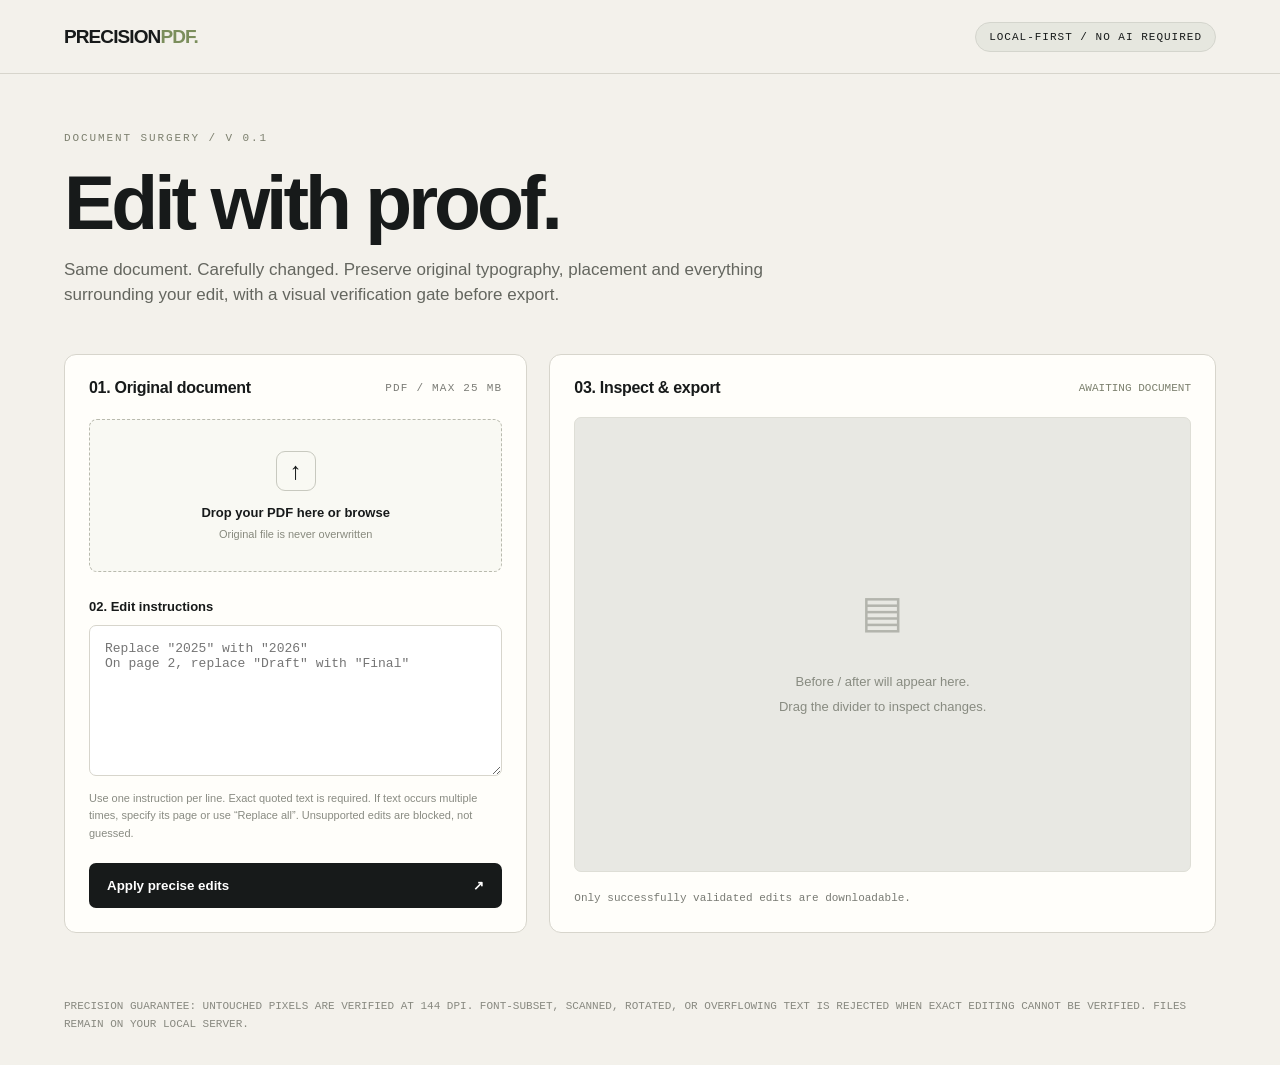
==== src/static/index.html @ 4d31f46a "Add files via upload" ====
<!doctype html>
<html lang="en">
<head>
  <meta charset="utf-8">
  <meta name="viewport" content="width=device-width, initial-scale=1">
  <title>PrecisionPDF | Edit with proof</title>
  <style>
    :root {--ink:#171a1a;--muted:#73756e;--paper:#f3f1eb;--cream:#e8e6df;--line:#d7d5cc;--green:#c6ff75;--panel:#fffefa;}
    * {box-sizing:border-box} body {margin:0;background:var(--paper);color:var(--ink);font-family:Inter,Arial,Helvetica,sans-serif;-webkit-font-smoothing:antialiased}
    header {border-bottom:1px solid var(--line);height:74px;padding:0 clamp(24px,5vw,76px);display:flex;align-items:center;justify-content:space-between}
    .logo {font-size:19px;letter-spacing:-.9px;font-weight:800}.logo span {color:#7b8e5c}
    .pill {font-family:ui-monospace,monospace;font-size:11px;text-transform:uppercase;letter-spacing:1px;background:#e6e7df;border:1px solid #d4d5cd;border-radius:25px;padding:8px 13px}
    main {max-width:1370px;margin:auto;padding:58px clamp(22px,5vw,76px) 64px}
    .eyebrow {font-family:ui-monospace,monospace;font-size:11px;text-transform:uppercase;letter-spacing:1.9px;color:#7d806f}
    h1 {font-weight:650;font-size:clamp(42px,6vw,78px);line-height:1.0;letter-spacing:-4px;margin:20px 0 16px}
    .tag {margin:0 0 46px;color:#64665f;font-size:17px;line-height:1.5;max-width:710px}
    .workbench {display:grid;grid-template-columns: minmax(310px,.82fr) minmax(400px,1.18fr);gap:22px}
    .panel {background:var(--panel);border:1px solid var(--line);border-radius:12px;padding:24px}
    .topline {display:flex;align-items:center;justify-content:space-between;margin-bottom:22px}
    .overline {font:11px ui-monospace,monospace;letter-spacing:1.2px;color:#7b7c76}
    h2 {font-size:16px;letter-spacing:-.3px;margin:0;font-weight:650}
    .drop {padding:31px 18px;border:1.5px dashed #b9baae;border-radius:8px;background:#f9f9f3;cursor:pointer;text-align:center;position:relative;transition:.2s}
    .drop:hover,.drop.drag {border-color:#657b4d;background:#f1f5e9}
    .drop input {position:absolute;inset:0;width:100%;height:100%;opacity:0;cursor:pointer}
    .upload-ico {margin:0 auto 14px;width:40px;height:40px;border:1px solid #c8c9bf;border-radius:9px;display:grid;place-items:center;font-size:24px}
    .drop strong {display:block;font-size:13px;word-break:break-word}.drop small {display:block;font-size:11px;color:#888a7e;margin-top:8px}
    label {display:block;margin:27px 0 11px;font-weight:600;font-size:13px}
    textarea {width:100%;min-height:151px;resize:vertical;border:1px solid var(--line);border-radius:7px;background:white;padding:15px;line-height:1.8;color:var(--ink);font:13px ui-monospace,SFMono-Regular,Consolas,monospace;outline:none}
    textarea:focus {border-color:#8ca568;box-shadow:0 0 0 3px #d8ecbe}
    .hint {font-size:11px;color:#898b82;line-height:1.6;margin:10px 0 20px}
    .submit {background:var(--ink);color:white;font-weight:600;width:100%;padding:15px 18px;border:0;border-radius:7px;cursor:pointer;display:flex;align-items:center;justify-content:space-between;transition:.2s}
    .submit:hover {background:#333a34}.submit:disabled {opacity:.6;cursor:wait}
    .error {color:#8e3327;background:#ffefec;border:1px solid #efc7be;border-radius:6px;padding:11px 13px;font-size:12px;line-height:1.5;margin-top:16px;display:none}
    .preview-panel {display:flex;flex-direction:column;min-height:560px}
    .preview-header {display:flex;justify-content:space-between;align-items:center;gap:10px;margin-bottom:20px;flex-wrap:wrap}
    .state {font:11px ui-monospace,monospace;color:#7c806e}
    .compare {position:relative;flex:1;min-height:385px;background:#e8e8e3;border:1px solid #deded6;border-radius:7px;display:flex;align-items:center;justify-content:center;overflow:hidden}
    .empty {text-align:center;color:#888b81;line-height:1.9;font-size:13px;padding:40px}
    .paperstack {font-size:45px;margin-bottom:15px;opacity:.55}
    .compare img {object-fit:contain;max-width:100%;max-height:600px;width:100%;height:100%;display:block}
    .layers {position:absolute;inset:0;display:none}
    .layers .under,.layers .over {position:absolute;inset:0;display:flex;align-items:center;justify-content:center}
    .layers .over {clip-path:inset(0 50% 0 0)}
    .layers .split {position:absolute;top:0;bottom:0;left:50%;background:#b3ed6d;width:2px;pointer-events:none}
    .layers .split:after {content:'↔';position:absolute;top:50%;left:50%;transform:translate(-50%,-50%);background:#b3ed6d;color:#17220e;border:4px solid white;box-shadow:0 4px 15px #0002;width:34px;height:34px;border-radius:50%;display:grid;place-items:center;font-size:18px}
    .layers input[type=range] {position:absolute;z-index:4;inset:0;width:100%;height:100%;margin:0;opacity:0;cursor:ew-resize}
    .preview-foot {display:flex;align-items:center;justify-content:space-between;gap:15px;padding-top:18px;flex-wrap:wrap}
    .results {font:11px ui-monospace,monospace;color:#787a73;flex:1;line-height:1.6}
    .download {background:var(--green);color:#15210b;display:none;padding:12px 17px;border-radius:6px;text-decoration:none;font-size:12px;font-weight:750;white-space:nowrap}
    .download:hover {background:#acff4c}
    .audit {display:none;margin-top:18px;background:#f6f8ef;border:1px solid #e0e8d3;padding:15px;border-radius:7px}
    .audit strong {font-size:11px;color:#4d703b;letter-spacing:.5px;text-transform:uppercase}
    .audit p {font-size:12px;color:#646c5d;line-height:1.6;margin:10px 0 0}
    .records {margin-top:12px;font:11px ui-monospace,monospace;line-height:1.65;color:#525c4b}
    footer {padding:0 clamp(24px,5vw,76px) 30px;max-width:1370px;margin:auto;font:11px ui-monospace,monospace;color:#888980;line-height:1.7}
    @media(max-width:900px) {.workbench{grid-template-columns:1fr}.preview-panel{min-height:440px}h1{letter-spacing:-2px}main{padding-top:43px}}
  </style>
</head>
<body>
<header><div class="logo">PRECISION<span>PDF.</span></div><div class="pill">LOCAL-FIRST / NO AI REQUIRED</div></header>
<main>
  <div class="eyebrow">DOCUMENT SURGERY / V 0.1</div>
  <h1>Edit with proof.</h1>
  <p class="tag">Same document. Carefully changed. Preserve original typography, placement and everything surrounding your edit, with a visual verification gate before export.</p>
  <div class="workbench">
    <section class="panel">
      <div class="topline"><h2>01. Original document</h2><div class="overline">PDF / MAX 25 MB</div></div>
      <div class="drop" id="drop"><input type="file" id="file" accept="application/pdf,.pdf" aria-label="Upload PDF"><div class="upload-ico">↑</div><strong id="fileName">Drop your PDF here or browse</strong><small>Original file is never overwritten</small></div>
      <label for="prompt">02. Edit instructions</label>
      <textarea id="prompt" spellcheck="false" placeholder='Replace "2025" with "2026"&#10;On page 2, replace "Draft" with "Final"'></textarea>
      <div class="hint">Use one instruction per line. Exact quoted text is required. If text occurs multiple times, specify its page or use “Replace all”. Unsupported edits are blocked, not guessed.</div>
      <button class="submit" id="submit"><span id="buttonText">Apply precise edits</span><span>↗</span></button>
      <div class="error" role="alert" id="error"></div>
      <div class="audit" id="audit"><strong>✓ Visual verification passed</strong><p id="auditMessage"></p><div class="records" id="records"></div></div>
    </section>
    <section class="panel preview-panel">
      <div class="preview-header"><h2>03. Inspect & export</h2><div class="state" id="state">AWAITING DOCUMENT</div></div>
      <div class="compare" id="compare"><div class="empty" id="empty"><div class="paperstack">▤</div>Before / after will appear here.<br>Drag the divider to inspect changes.</div>
        <div class="layers" id="layers"><div class="under"><img id="after" alt="Edited document preview"></div><div class="over" id="over"><img id="before" alt="Original document preview"></div><div class="split" id="split"></div><input id="slider" type="range" min="0" max="100" value="50" aria-label="Compare before and after"></div>
      </div>
      <div class="preview-foot"><div class="results" id="results">Only successfully validated edits are downloadable.</div><a class="download" id="download" href="#">Download edited PDF ↓</a></div>
    </section>
  </div>
</main>
<footer>PRECISION GUARANTEE: UNTOUCHED PIXELS ARE VERIFIED AT 144 DPI. FONT-SUBSET, SCANNED, ROTATED, OR OVERFLOWING TEXT IS REJECTED WHEN EXACT EDITING CANNOT BE VERIFIED. FILES REMAIN ON YOUR LOCAL SERVER.</footer>
<script>
const byId=id=>document.getElementById(id), $=byId;
const file=$('file'), prompt=$('prompt'), error=$('error'), button=$('submit');
file.addEventListener('change',()=>{$('fileName').textContent=file.files[0]?.name||'Drop your PDF here or browse'});
for(const evt of ['dragover','dragenter']) $('drop').addEventListener(evt,e=>{e.preventDefault();$('drop').classList.add('drag')});
for(const evt of ['dragleave','drop']) $('drop').addEventListener(evt,e=>{e.preventDefault();$('drop').classList.remove('drag')});
$('drop').addEventListener('drop',e=>{if(e.dataTransfer.files.length){file.files=e.dataTransfer.files;$('fileName').textContent=file.files[0].name}});
$('slider').addEventListener('input', e=>{const x=e.target.value;$('over').style.clipPath=`inset(0 ${100-x}% 0 0)`;$('split').style.left=x+'%'});
function fail(msg){error.textContent=msg;error.style.display='block';$('state').textContent='EDIT BLOCKED';$('audit').style.display='none';$('download').style.display='none'}
button.addEventListener('click',async()=>{
  error.style.display='none';$('download').style.display='none';$('audit').style.display='none';
  if(!file.files.length)return fail('Select an original PDF first.');
  if(!prompt.value.trim())return fail('Enter at least one replacement instruction.');
  const form=new FormData();form.append('file',file.files[0]);form.append('instructions',prompt.value);
  button.disabled=true;$('buttonText').textContent='Inspecting and validating…';$('state').textContent='PROCESSING';
  try{
    const response=await fetch('/api/edit',{method:'POST',body:form});const data=await response.json();
    if(!response.ok)throw Error(typeof data.detail==='string'?data.detail:'Unable to process PDF.');
    $('before').src=data.before_image;$('after').src=data.after_image;
    $('empty').style.display='none';$('layers').style.display='block';$('state').textContent='VALIDATED / PAGE '+data.preview_page;
    $('results').textContent=data.edits.length+' edits applied · '+data.pages+' pages retained · unchanged regions verified';
    $('auditMessage').textContent=data.validation;
    $('records').textContent=data.edits.map(x=>`P${x.page}: “${x.old}” → “${x.new}” · ${x.font} ${x.font_size}pt · ${x.font_color}`).join('\n');
    $('records').style.whiteSpace='pre-line';$('audit').style.display='block';
    $('download').href=data.download_url;$('download').style.display='inline-block';
  }catch(e){fail(e.message||'Unexpected error.')}finally{button.disabled=false;$('buttonText').textContent='Apply precise edits';}
});
</script>
</body></html>
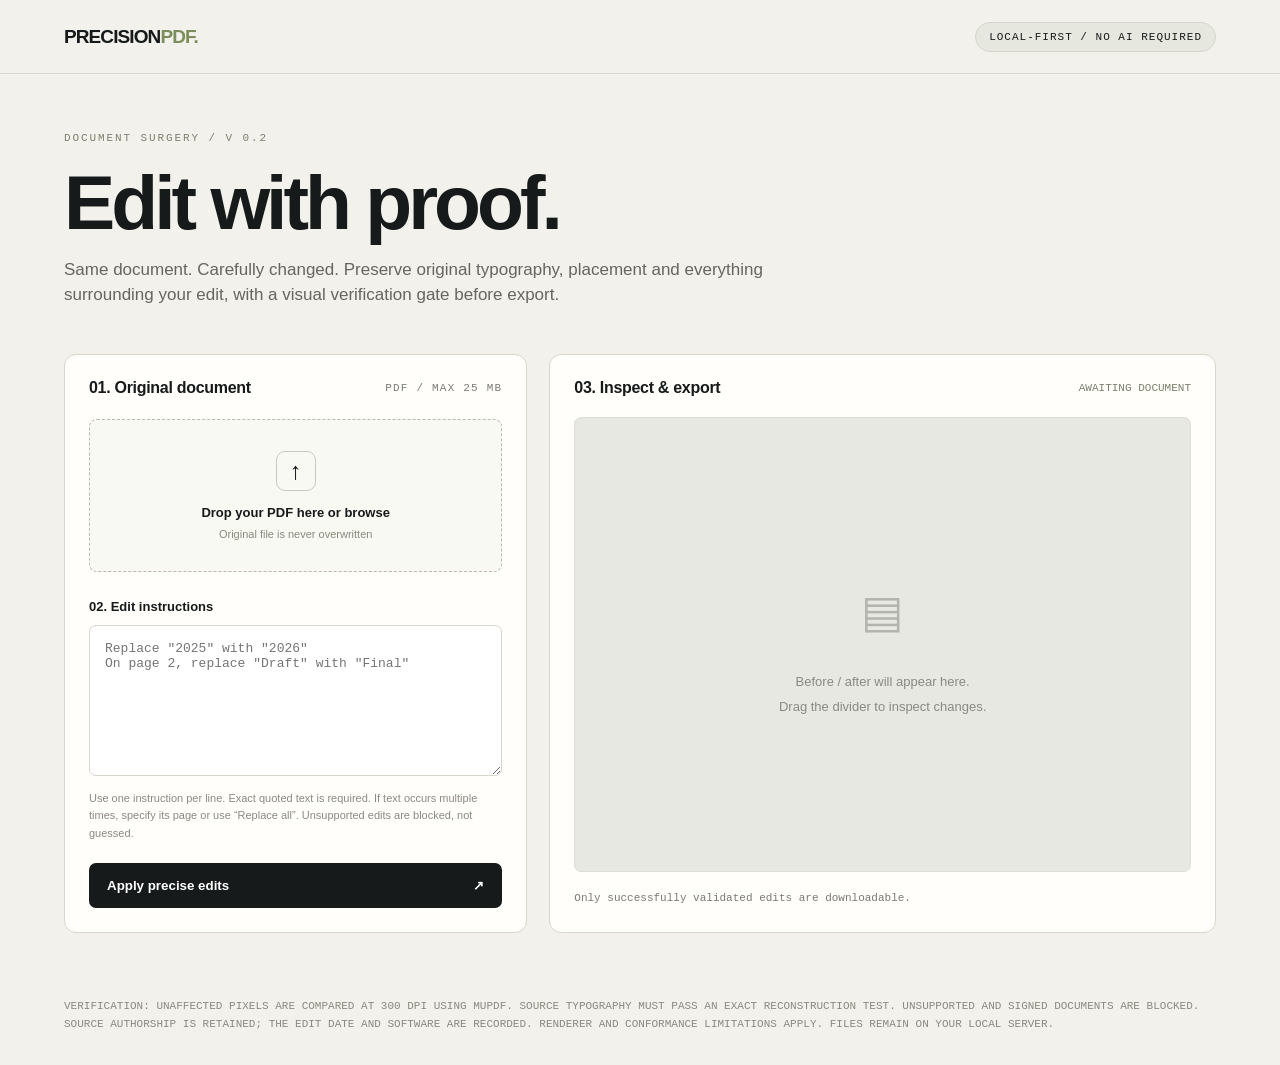
==== commit 6865d80f: "Improve typography precision and verify PDF structure and provenance" ====
--- a/src/static/index.html
+++ b/src/static/index.html
@@ -59,7 +59,7 @@
 <body>
 <header><div class="logo">PRECISION<span>PDF.</span></div><div class="pill">LOCAL-FIRST / NO AI REQUIRED</div></header>
 <main>
-  <div class="eyebrow">DOCUMENT SURGERY / V 0.1</div>
+  <div class="eyebrow">DOCUMENT SURGERY / V 0.2</div>
   <h1>Edit with proof.</h1>
   <p class="tag">Same document. Carefully changed. Preserve original typography, placement and everything surrounding your edit, with a visual verification gate before export.</p>
   <div class="workbench">
@@ -71,10 +71,10 @@
       <div class="hint">Use one instruction per line. Exact quoted text is required. If text occurs multiple times, specify its page or use “Replace all”. Unsupported edits are blocked, not guessed.</div>
       <button class="submit" id="submit"><span id="buttonText">Apply precise edits</span><span>↗</span></button>
       <div class="error" role="alert" id="error"></div>
-      <div class="audit" id="audit"><strong>✓ Visual verification passed</strong><p id="auditMessage"></p><div class="records" id="records"></div></div>
+      <div class="audit" id="audit"><strong>✓ Visual verification passed</strong><p id="auditMessage"></p><p id="integrityMessage"></p><p id="limitations"></p><p><a id="report" href="#">Download verification report ↓</a></p><div class="records" id="records"></div></div>
     </section>
     <section class="panel preview-panel">
-      <div class="preview-header"><h2>03. Inspect & export</h2><div class="state" id="state">AWAITING DOCUMENT</div></div>
+      <div class="preview-header"><h2>03. Inspect & export</h2><select id="previewPage" aria-label="Select edited page" hidden></select><div class="state" id="state">AWAITING DOCUMENT</div></div>
       <div class="compare" id="compare"><div class="empty" id="empty"><div class="paperstack">▤</div>Before / after will appear here.<br>Drag the divider to inspect changes.</div>
         <div class="layers" id="layers"><div class="under"><img id="after" alt="Edited document preview"></div><div class="over" id="over"><img id="before" alt="Original document preview"></div><div class="split" id="split"></div><input id="slider" type="range" min="0" max="100" value="50" aria-label="Compare before and after"></div>
       </div>
@@ -82,14 +82,19 @@
     </section>
   </div>
 </main>
-<footer>PRECISION GUARANTEE: UNTOUCHED PIXELS ARE VERIFIED AT 144 DPI. FONT-SUBSET, SCANNED, ROTATED, OR OVERFLOWING TEXT IS REJECTED WHEN EXACT EDITING CANNOT BE VERIFIED. FILES REMAIN ON YOUR LOCAL SERVER.</footer>
+<footer>VERIFICATION: UNAFFECTED PIXELS ARE COMPARED AT 300 DPI USING MUPDF. SOURCE TYPOGRAPHY MUST PASS AN EXACT RECONSTRUCTION TEST. UNSUPPORTED AND SIGNED DOCUMENTS ARE BLOCKED. SOURCE AUTHORSHIP IS RETAINED; THE EDIT DATE AND SOFTWARE ARE RECORDED. RENDERER AND CONFORMANCE LIMITATIONS APPLY. FILES REMAIN ON YOUR LOCAL SERVER.</footer>
 <script>
 const byId=id=>document.getElementById(id), $=byId;
+let previews=[];
+function invalidate(){ $('download').style.display='none';$('audit').style.display='none';$('layers').style.display='none';$('empty').style.display='block';$('previewPage').hidden=true;$('state').textContent='AWAITING VALIDATION'; }
+function showPage(i){const p=previews[i];$('before').src=p.before_image;$('after').src=p.after_image;$('state').textContent='VALIDATED / PAGE '+p.page;}
+$('previewPage').addEventListener('change',e=>showPage(Number(e.target.value)));
 const file=$('file'), prompt=$('prompt'), error=$('error'), button=$('submit');
-file.addEventListener('change',()=>{$('fileName').textContent=file.files[0]?.name||'Drop your PDF here or browse'});
+prompt.addEventListener('input',invalidate);
+file.addEventListener('change',()=>{invalidate();$('fileName').textContent=file.files[0]?.name||'Drop your PDF here or browse'});
 for(const evt of ['dragover','dragenter']) $('drop').addEventListener(evt,e=>{e.preventDefault();$('drop').classList.add('drag')});
 for(const evt of ['dragleave','drop']) $('drop').addEventListener(evt,e=>{e.preventDefault();$('drop').classList.remove('drag')});
-$('drop').addEventListener('drop',e=>{if(e.dataTransfer.files.length){file.files=e.dataTransfer.files;$('fileName').textContent=file.files[0].name}});
+$('drop').addEventListener('drop',e=>{if(!button.disabled && e.dataTransfer.files.length){invalidate();file.files=e.dataTransfer.files;$('fileName').textContent=file.files[0].name}});
 $('slider').addEventListener('input', e=>{const x=e.target.value;$('over').style.clipPath=`inset(0 ${100-x}% 0 0)`;$('split').style.left=x+'%'});
 function fail(msg){error.textContent=msg;error.style.display='block';$('state').textContent='EDIT BLOCKED';$('audit').style.display='none';$('download').style.display='none'}
 button.addEventListener('click',async()=>{
@@ -97,18 +102,23 @@
   if(!file.files.length)return fail('Select an original PDF first.');
   if(!prompt.value.trim())return fail('Enter at least one replacement instruction.');
   const form=new FormData();form.append('file',file.files[0]);form.append('instructions',prompt.value);
-  button.disabled=true;$('buttonText').textContent='Inspecting and validating…';$('state').textContent='PROCESSING';
+  file.disabled=true;prompt.disabled=true;button.disabled=true;$('buttonText').textContent='Inspecting and validating…';$('state').textContent='PROCESSING';
   try{
     const response=await fetch('/api/edit',{method:'POST',body:form});const data=await response.json();
     if(!response.ok)throw Error(typeof data.detail==='string'?data.detail:'Unable to process PDF.');
-    $('before').src=data.before_image;$('after').src=data.after_image;
+    previews=data.previews;
+    $('previewPage').replaceChildren(...previews.map((p,i)=>{const o=document.createElement('option');o.value=i;o.textContent='Page '+p.page;return o}));
+    $('previewPage').hidden=previews.length<2;showPage(0);
     $('empty').style.display='none';$('layers').style.display='block';$('state').textContent='VALIDATED / PAGE '+data.preview_page;
     $('results').textContent=data.edits.length+' edits applied · '+data.pages+' pages retained · unchanged regions verified';
     $('auditMessage').textContent=data.validation;
+    $('integrityMessage').textContent='Original author, creation date and creator retained. Revision date and Pedit producer recorded. '+data.integrity.signature_status;
+    $('limitations').textContent=data.limitation;
+    $('report').href=data.report_url;
     $('records').textContent=data.edits.map(x=>`P${x.page}: “${x.old}” → “${x.new}” · ${x.font} ${x.font_size}pt · ${x.font_color}`).join('\n');
     $('records').style.whiteSpace='pre-line';$('audit').style.display='block';
     $('download').href=data.download_url;$('download').style.display='inline-block';
-  }catch(e){fail(e.message||'Unexpected error.')}finally{button.disabled=false;$('buttonText').textContent='Apply precise edits';}
+  }catch(e){fail(e.message||'Unexpected error.')}finally{file.disabled=false;prompt.disabled=false;button.disabled=false;$('buttonText').textContent='Apply precise edits';}
 });
 </script>
 </body></html>
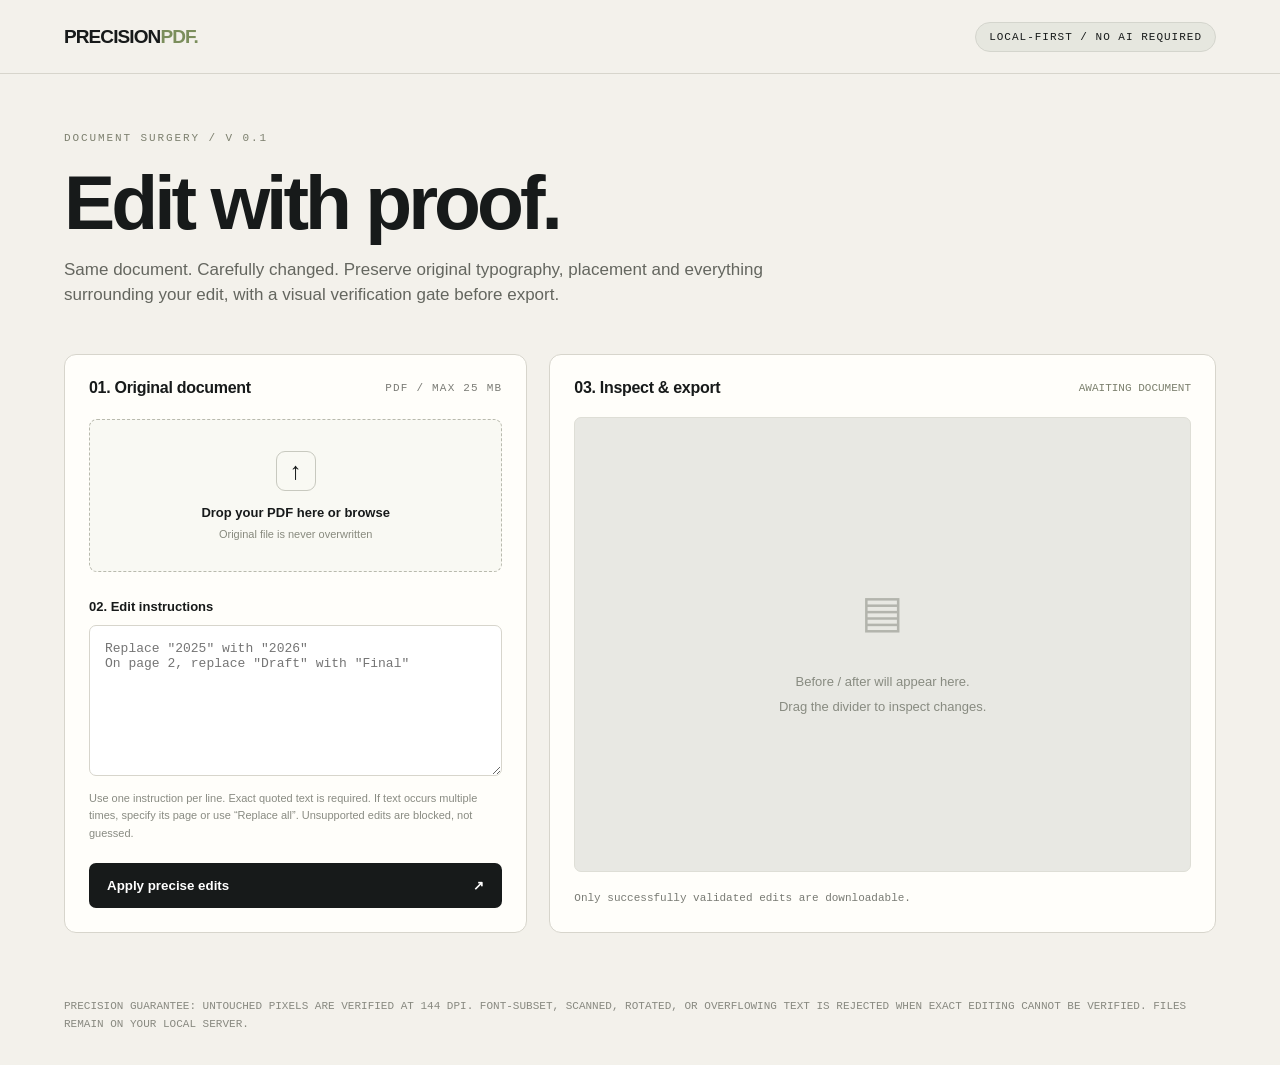
==== commit bb0319f1: "Merge branch 'main' into feat/precision-editor-v0-1" ====
--- a/src/static/index.html
+++ b/src/static/index.html
@@ -59,7 +59,7 @@
 <body>
 <header><div class="logo">PRECISION<span>PDF.</span></div><div class="pill">LOCAL-FIRST / NO AI REQUIRED</div></header>
 <main>
-  <div class="eyebrow">DOCUMENT SURGERY / V 0.2</div>
+  <div class="eyebrow">DOCUMENT SURGERY / V 0.1</div>
   <h1>Edit with proof.</h1>
   <p class="tag">Same document. Carefully changed. Preserve original typography, placement and everything surrounding your edit, with a visual verification gate before export.</p>
   <div class="workbench">
@@ -71,10 +71,10 @@
       <div class="hint">Use one instruction per line. Exact quoted text is required. If text occurs multiple times, specify its page or use “Replace all”. Unsupported edits are blocked, not guessed.</div>
       <button class="submit" id="submit"><span id="buttonText">Apply precise edits</span><span>↗</span></button>
       <div class="error" role="alert" id="error"></div>
-      <div class="audit" id="audit"><strong>✓ Visual verification passed</strong><p id="auditMessage"></p><p id="integrityMessage"></p><p id="limitations"></p><p><a id="report" href="#">Download verification report ↓</a></p><div class="records" id="records"></div></div>
+      <div class="audit" id="audit"><strong>✓ Visual verification passed</strong><p id="auditMessage"></p><div class="records" id="records"></div></div>
     </section>
     <section class="panel preview-panel">
-      <div class="preview-header"><h2>03. Inspect & export</h2><select id="previewPage" aria-label="Select edited page" hidden></select><div class="state" id="state">AWAITING DOCUMENT</div></div>
+      <div class="preview-header"><h2>03. Inspect & export</h2><div class="state" id="state">AWAITING DOCUMENT</div></div>
       <div class="compare" id="compare"><div class="empty" id="empty"><div class="paperstack">▤</div>Before / after will appear here.<br>Drag the divider to inspect changes.</div>
         <div class="layers" id="layers"><div class="under"><img id="after" alt="Edited document preview"></div><div class="over" id="over"><img id="before" alt="Original document preview"></div><div class="split" id="split"></div><input id="slider" type="range" min="0" max="100" value="50" aria-label="Compare before and after"></div>
       </div>
@@ -82,19 +82,14 @@
     </section>
   </div>
 </main>
-<footer>VERIFICATION: UNAFFECTED PIXELS ARE COMPARED AT 300 DPI USING MUPDF. SOURCE TYPOGRAPHY MUST PASS AN EXACT RECONSTRUCTION TEST. UNSUPPORTED AND SIGNED DOCUMENTS ARE BLOCKED. SOURCE AUTHORSHIP IS RETAINED; THE EDIT DATE AND SOFTWARE ARE RECORDED. RENDERER AND CONFORMANCE LIMITATIONS APPLY. FILES REMAIN ON YOUR LOCAL SERVER.</footer>
+<footer>PRECISION GUARANTEE: UNTOUCHED PIXELS ARE VERIFIED AT 144 DPI. FONT-SUBSET, SCANNED, ROTATED, OR OVERFLOWING TEXT IS REJECTED WHEN EXACT EDITING CANNOT BE VERIFIED. FILES REMAIN ON YOUR LOCAL SERVER.</footer>
 <script>
 const byId=id=>document.getElementById(id), $=byId;
-let previews=[];
-function invalidate(){ $('download').style.display='none';$('audit').style.display='none';$('layers').style.display='none';$('empty').style.display='block';$('previewPage').hidden=true;$('state').textContent='AWAITING VALIDATION'; }
-function showPage(i){const p=previews[i];$('before').src=p.before_image;$('after').src=p.after_image;$('state').textContent='VALIDATED / PAGE '+p.page;}
-$('previewPage').addEventListener('change',e=>showPage(Number(e.target.value)));
 const file=$('file'), prompt=$('prompt'), error=$('error'), button=$('submit');
-prompt.addEventListener('input',invalidate);
-file.addEventListener('change',()=>{invalidate();$('fileName').textContent=file.files[0]?.name||'Drop your PDF here or browse'});
+file.addEventListener('change',()=>{$('fileName').textContent=file.files[0]?.name||'Drop your PDF here or browse'});
 for(const evt of ['dragover','dragenter']) $('drop').addEventListener(evt,e=>{e.preventDefault();$('drop').classList.add('drag')});
 for(const evt of ['dragleave','drop']) $('drop').addEventListener(evt,e=>{e.preventDefault();$('drop').classList.remove('drag')});
-$('drop').addEventListener('drop',e=>{if(!button.disabled && e.dataTransfer.files.length){invalidate();file.files=e.dataTransfer.files;$('fileName').textContent=file.files[0].name}});
+$('drop').addEventListener('drop',e=>{if(e.dataTransfer.files.length){file.files=e.dataTransfer.files;$('fileName').textContent=file.files[0].name}});
 $('slider').addEventListener('input', e=>{const x=e.target.value;$('over').style.clipPath=`inset(0 ${100-x}% 0 0)`;$('split').style.left=x+'%'});
 function fail(msg){error.textContent=msg;error.style.display='block';$('state').textContent='EDIT BLOCKED';$('audit').style.display='none';$('download').style.display='none'}
 button.addEventListener('click',async()=>{
@@ -102,23 +97,18 @@
   if(!file.files.length)return fail('Select an original PDF first.');
   if(!prompt.value.trim())return fail('Enter at least one replacement instruction.');
   const form=new FormData();form.append('file',file.files[0]);form.append('instructions',prompt.value);
-  file.disabled=true;prompt.disabled=true;button.disabled=true;$('buttonText').textContent='Inspecting and validating…';$('state').textContent='PROCESSING';
+  button.disabled=true;$('buttonText').textContent='Inspecting and validating…';$('state').textContent='PROCESSING';
   try{
     const response=await fetch('/api/edit',{method:'POST',body:form});const data=await response.json();
     if(!response.ok)throw Error(typeof data.detail==='string'?data.detail:'Unable to process PDF.');
-    previews=data.previews;
-    $('previewPage').replaceChildren(...previews.map((p,i)=>{const o=document.createElement('option');o.value=i;o.textContent='Page '+p.page;return o}));
-    $('previewPage').hidden=previews.length<2;showPage(0);
+    $('before').src=data.before_image;$('after').src=data.after_image;
     $('empty').style.display='none';$('layers').style.display='block';$('state').textContent='VALIDATED / PAGE '+data.preview_page;
     $('results').textContent=data.edits.length+' edits applied · '+data.pages+' pages retained · unchanged regions verified';
     $('auditMessage').textContent=data.validation;
-    $('integrityMessage').textContent='Original author, creation date and creator retained. Revision date and Pedit producer recorded. '+data.integrity.signature_status;
-    $('limitations').textContent=data.limitation;
-    $('report').href=data.report_url;
     $('records').textContent=data.edits.map(x=>`P${x.page}: “${x.old}” → “${x.new}” · ${x.font} ${x.font_size}pt · ${x.font_color}`).join('\n');
     $('records').style.whiteSpace='pre-line';$('audit').style.display='block';
     $('download').href=data.download_url;$('download').style.display='inline-block';
-  }catch(e){fail(e.message||'Unexpected error.')}finally{file.disabled=false;prompt.disabled=false;button.disabled=false;$('buttonText').textContent='Apply precise edits';}
+  }catch(e){fail(e.message||'Unexpected error.')}finally{button.disabled=false;$('buttonText').textContent='Apply precise edits';}
 });
 </script>
 </body></html>
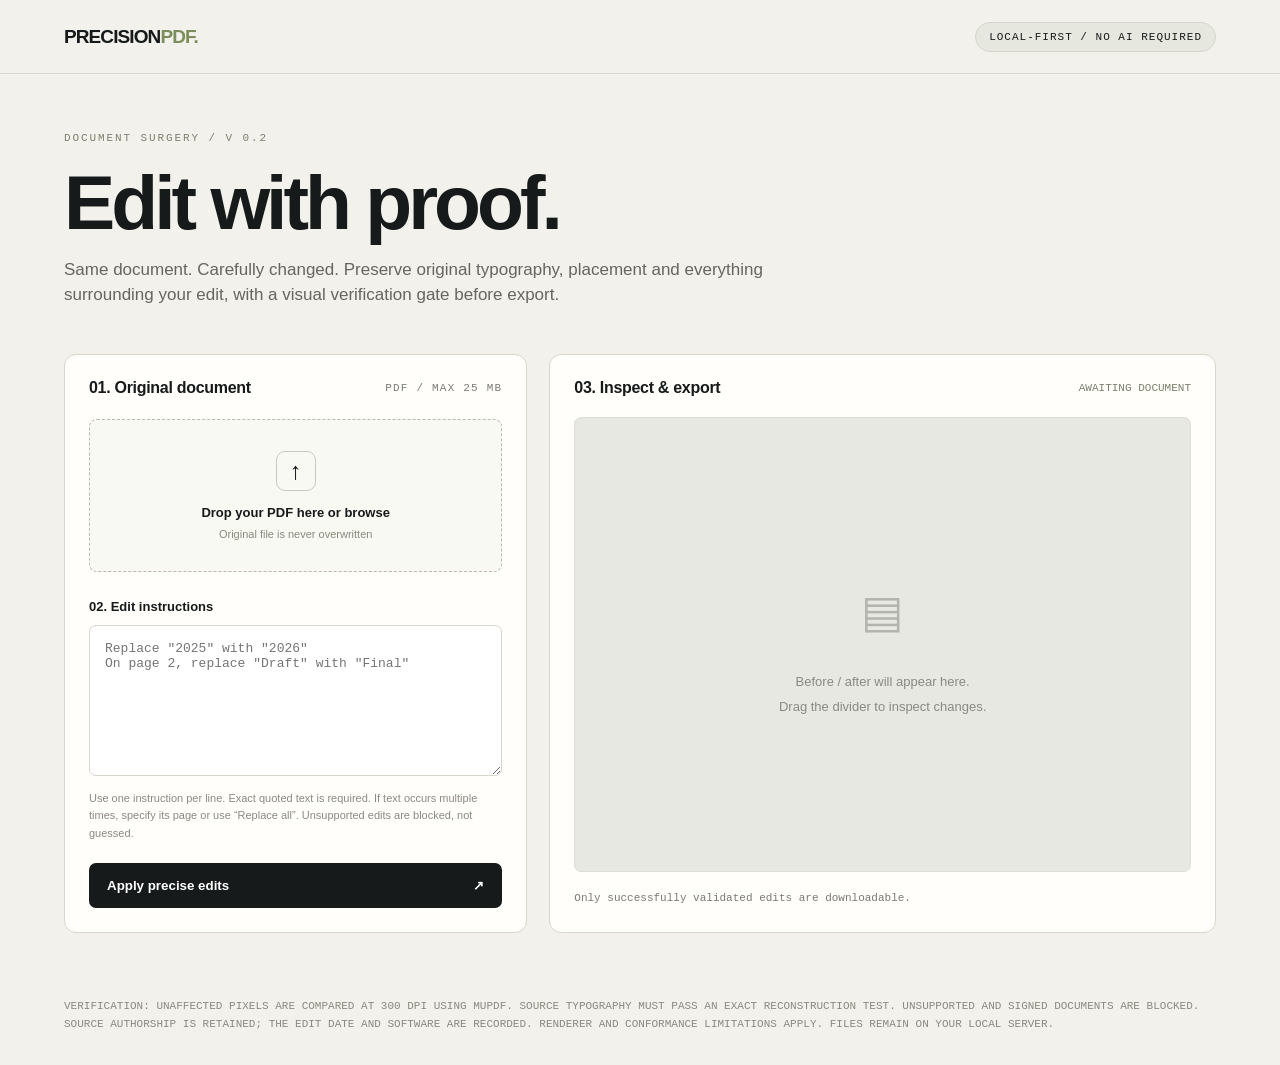
==== commit 99a73b1d: "Isolate precision PDF jobs and harden rendering and UI errors" ====
--- a/src/static/index.html
+++ b/src/static/index.html
@@ -59,7 +59,7 @@
 <body>
 <header><div class="logo">PRECISION<span>PDF.</span></div><div class="pill">LOCAL-FIRST / NO AI REQUIRED</div></header>
 <main>
-  <div class="eyebrow">DOCUMENT SURGERY / V 0.1</div>
+  <div class="eyebrow">DOCUMENT SURGERY / V 0.2</div>
   <h1>Edit with proof.</h1>
   <p class="tag">Same document. Carefully changed. Preserve original typography, placement and everything surrounding your edit, with a visual verification gate before export.</p>
   <div class="workbench">
@@ -71,10 +71,10 @@
       <div class="hint">Use one instruction per line. Exact quoted text is required. If text occurs multiple times, specify its page or use “Replace all”. Unsupported edits are blocked, not guessed.</div>
       <button class="submit" id="submit"><span id="buttonText">Apply precise edits</span><span>↗</span></button>
       <div class="error" role="alert" id="error"></div>
-      <div class="audit" id="audit"><strong>✓ Visual verification passed</strong><p id="auditMessage"></p><div class="records" id="records"></div></div>
+      <div class="audit" id="audit"><strong>✓ Visual verification passed</strong><p id="auditMessage"></p><p id="integrityMessage"></p><p id="limitations"></p><p><a id="report" href="#">Download verification report ↓</a></p><div class="records" id="records"></div></div>
     </section>
     <section class="panel preview-panel">
-      <div class="preview-header"><h2>03. Inspect & export</h2><div class="state" id="state">AWAITING DOCUMENT</div></div>
+      <div class="preview-header"><h2>03. Inspect & export</h2><select id="previewPage" aria-label="Select edited page" hidden></select><div class="state" id="state">AWAITING DOCUMENT</div></div>
       <div class="compare" id="compare"><div class="empty" id="empty"><div class="paperstack">▤</div>Before / after will appear here.<br>Drag the divider to inspect changes.</div>
         <div class="layers" id="layers"><div class="under"><img id="after" alt="Edited document preview"></div><div class="over" id="over"><img id="before" alt="Original document preview"></div><div class="split" id="split"></div><input id="slider" type="range" min="0" max="100" value="50" aria-label="Compare before and after"></div>
       </div>
@@ -82,14 +82,19 @@
     </section>
   </div>
 </main>
-<footer>PRECISION GUARANTEE: UNTOUCHED PIXELS ARE VERIFIED AT 144 DPI. FONT-SUBSET, SCANNED, ROTATED, OR OVERFLOWING TEXT IS REJECTED WHEN EXACT EDITING CANNOT BE VERIFIED. FILES REMAIN ON YOUR LOCAL SERVER.</footer>
+<footer>VERIFICATION: UNAFFECTED PIXELS ARE COMPARED AT 300 DPI USING MUPDF. SOURCE TYPOGRAPHY MUST PASS AN EXACT RECONSTRUCTION TEST. UNSUPPORTED AND SIGNED DOCUMENTS ARE BLOCKED. SOURCE AUTHORSHIP IS RETAINED; THE EDIT DATE AND SOFTWARE ARE RECORDED. RENDERER AND CONFORMANCE LIMITATIONS APPLY. FILES REMAIN ON YOUR LOCAL SERVER.</footer>
 <script>
 const byId=id=>document.getElementById(id), $=byId;
+let previews=[];
+function invalidate(){ $('download').style.display='none';$('audit').style.display='none';$('layers').style.display='none';$('empty').style.display='block';$('previewPage').hidden=true;$('state').textContent='AWAITING VALIDATION'; }
+function showPage(i){const p=previews[i];$('before').src=p.before_image;$('after').src=p.after_image;$('state').textContent='VALIDATED / PAGE '+p.page;}
+$('previewPage').addEventListener('change',e=>showPage(Number(e.target.value)));
 const file=$('file'), prompt=$('prompt'), error=$('error'), button=$('submit');
-file.addEventListener('change',()=>{$('fileName').textContent=file.files[0]?.name||'Drop your PDF here or browse'});
+prompt.addEventListener('input',invalidate);
+file.addEventListener('change',()=>{invalidate();$('fileName').textContent=file.files[0]?.name||'Drop your PDF here or browse'});
 for(const evt of ['dragover','dragenter']) $('drop').addEventListener(evt,e=>{e.preventDefault();$('drop').classList.add('drag')});
 for(const evt of ['dragleave','drop']) $('drop').addEventListener(evt,e=>{e.preventDefault();$('drop').classList.remove('drag')});
-$('drop').addEventListener('drop',e=>{if(e.dataTransfer.files.length){file.files=e.dataTransfer.files;$('fileName').textContent=file.files[0].name}});
+$('drop').addEventListener('drop',e=>{if(!button.disabled && e.dataTransfer.files.length){invalidate();file.files=e.dataTransfer.files;$('fileName').textContent=file.files[0].name}});
 $('slider').addEventListener('input', e=>{const x=e.target.value;$('over').style.clipPath=`inset(0 ${100-x}% 0 0)`;$('split').style.left=x+'%'});
 function fail(msg){error.textContent=msg;error.style.display='block';$('state').textContent='EDIT BLOCKED';$('audit').style.display='none';$('download').style.display='none'}
 button.addEventListener('click',async()=>{
@@ -97,18 +102,23 @@
   if(!file.files.length)return fail('Select an original PDF first.');
   if(!prompt.value.trim())return fail('Enter at least one replacement instruction.');
   const form=new FormData();form.append('file',file.files[0]);form.append('instructions',prompt.value);
-  button.disabled=true;$('buttonText').textContent='Inspecting and validating…';$('state').textContent='PROCESSING';
+  file.disabled=true;prompt.disabled=true;button.disabled=true;$('buttonText').textContent='Inspecting and validating…';$('state').textContent='PROCESSING';
   try{
-    const response=await fetch('/api/edit',{method:'POST',body:form});const data=await response.json();
-    if(!response.ok)throw Error(typeof data.detail==='string'?data.detail:'Unable to process PDF.');
-    $('before').src=data.before_image;$('after').src=data.after_image;
+    const response=await fetch('/api/edit',{method:'POST',body:form});const data=await response.json().catch(()=>null);
+    if(!response.ok || !data)throw Error(data && typeof data.detail==='string'?data.detail:`Edit failed (HTTP ${response.status}).`);
+    previews=data.previews;
+    $('previewPage').replaceChildren(...previews.map((p,i)=>{const o=document.createElement('option');o.value=i;o.textContent='Page '+p.page;return o}));
+    $('previewPage').hidden=previews.length<2;showPage(0);
     $('empty').style.display='none';$('layers').style.display='block';$('state').textContent='VALIDATED / PAGE '+data.preview_page;
     $('results').textContent=data.edits.length+' edits applied · '+data.pages+' pages retained · unchanged regions verified';
     $('auditMessage').textContent=data.validation;
+    $('integrityMessage').textContent='Original author, creation date and creator retained. Revision date and Pedit producer recorded. '+data.integrity.signature_status;
+    $('limitations').textContent=data.limitation;
+    $('report').href=data.report_url;
     $('records').textContent=data.edits.map(x=>`P${x.page}: “${x.old}” → “${x.new}” · ${x.font} ${x.font_size}pt · ${x.font_color}`).join('\n');
     $('records').style.whiteSpace='pre-line';$('audit').style.display='block';
     $('download').href=data.download_url;$('download').style.display='inline-block';
-  }catch(e){fail(e.message||'Unexpected error.')}finally{button.disabled=false;$('buttonText').textContent='Apply precise edits';}
+  }catch(e){fail(e.message||'Unexpected error.')}finally{file.disabled=false;prompt.disabled=false;button.disabled=false;$('buttonText').textContent='Apply precise edits';}
 });
 </script>
 </body></html>
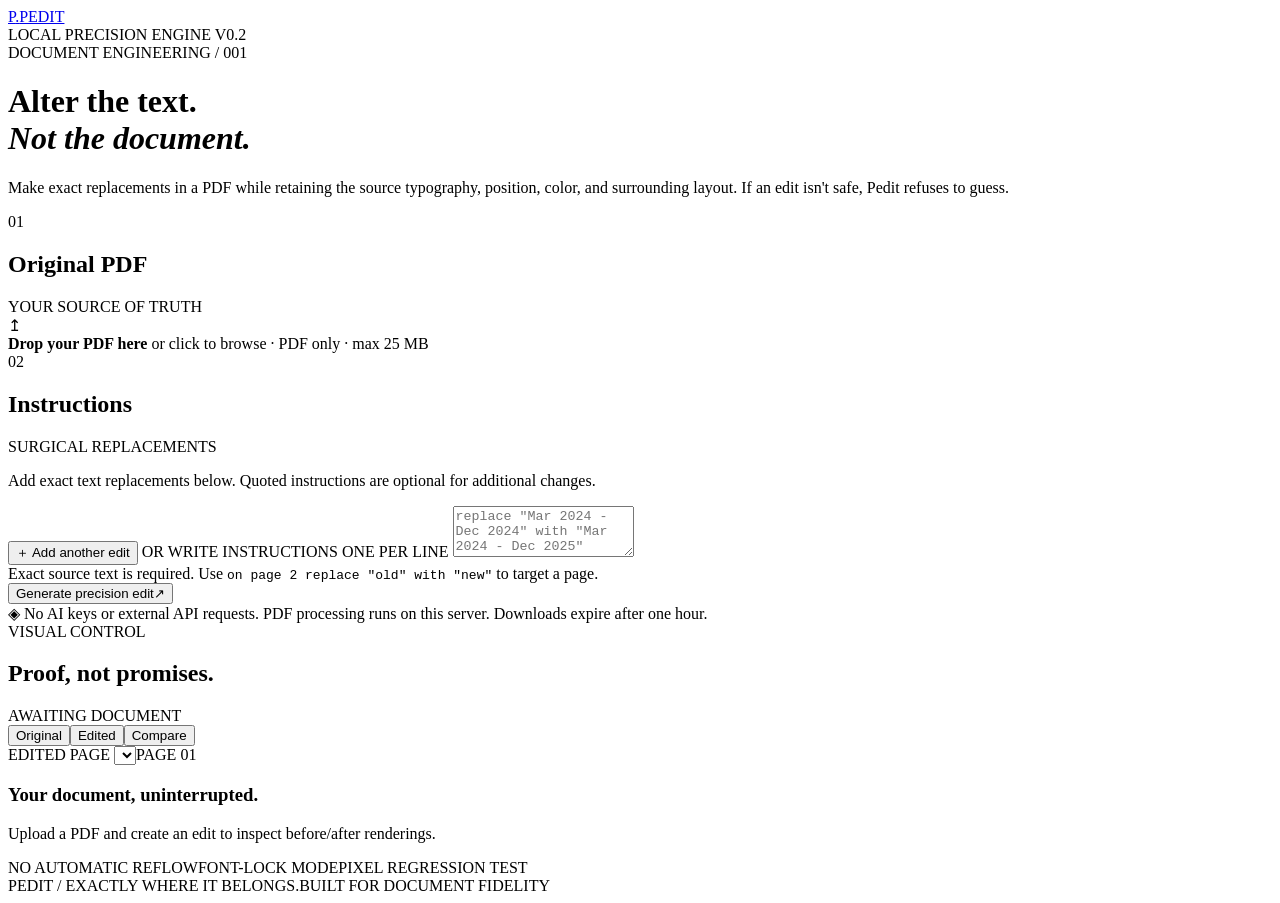
==== commit b190440f: "Combine structured editor interface with verified precision engine" ====
--- a/src/static/index.html
+++ b/src/static/index.html
@@ -1,124 +1,54 @@
 <!doctype html>
 <html lang="en">
 <head>
-  <meta charset="utf-8">
-  <meta name="viewport" content="width=device-width, initial-scale=1">
-  <title>PrecisionPDF | Edit with proof</title>
-  <style>
-    :root {--ink:#171a1a;--muted:#73756e;--paper:#f3f1eb;--cream:#e8e6df;--line:#d7d5cc;--green:#c6ff75;--panel:#fffefa;}
-    * {box-sizing:border-box} body {margin:0;background:var(--paper);color:var(--ink);font-family:Inter,Arial,Helvetica,sans-serif;-webkit-font-smoothing:antialiased}
-    header {border-bottom:1px solid var(--line);height:74px;padding:0 clamp(24px,5vw,76px);display:flex;align-items:center;justify-content:space-between}
-    .logo {font-size:19px;letter-spacing:-.9px;font-weight:800}.logo span {color:#7b8e5c}
-    .pill {font-family:ui-monospace,monospace;font-size:11px;text-transform:uppercase;letter-spacing:1px;background:#e6e7df;border:1px solid #d4d5cd;border-radius:25px;padding:8px 13px}
-    main {max-width:1370px;margin:auto;padding:58px clamp(22px,5vw,76px) 64px}
-    .eyebrow {font-family:ui-monospace,monospace;font-size:11px;text-transform:uppercase;letter-spacing:1.9px;color:#7d806f}
-    h1 {font-weight:650;font-size:clamp(42px,6vw,78px);line-height:1.0;letter-spacing:-4px;margin:20px 0 16px}
-    .tag {margin:0 0 46px;color:#64665f;font-size:17px;line-height:1.5;max-width:710px}
-    .workbench {display:grid;grid-template-columns: minmax(310px,.82fr) minmax(400px,1.18fr);gap:22px}
-    .panel {background:var(--panel);border:1px solid var(--line);border-radius:12px;padding:24px}
-    .topline {display:flex;align-items:center;justify-content:space-between;margin-bottom:22px}
-    .overline {font:11px ui-monospace,monospace;letter-spacing:1.2px;color:#7b7c76}
-    h2 {font-size:16px;letter-spacing:-.3px;margin:0;font-weight:650}
-    .drop {padding:31px 18px;border:1.5px dashed #b9baae;border-radius:8px;background:#f9f9f3;cursor:pointer;text-align:center;position:relative;transition:.2s}
-    .drop:hover,.drop.drag {border-color:#657b4d;background:#f1f5e9}
-    .drop input {position:absolute;inset:0;width:100%;height:100%;opacity:0;cursor:pointer}
-    .upload-ico {margin:0 auto 14px;width:40px;height:40px;border:1px solid #c8c9bf;border-radius:9px;display:grid;place-items:center;font-size:24px}
-    .drop strong {display:block;font-size:13px;word-break:break-word}.drop small {display:block;font-size:11px;color:#888a7e;margin-top:8px}
-    label {display:block;margin:27px 0 11px;font-weight:600;font-size:13px}
-    textarea {width:100%;min-height:151px;resize:vertical;border:1px solid var(--line);border-radius:7px;background:white;padding:15px;line-height:1.8;color:var(--ink);font:13px ui-monospace,SFMono-Regular,Consolas,monospace;outline:none}
-    textarea:focus {border-color:#8ca568;box-shadow:0 0 0 3px #d8ecbe}
-    .hint {font-size:11px;color:#898b82;line-height:1.6;margin:10px 0 20px}
-    .submit {background:var(--ink);color:white;font-weight:600;width:100%;padding:15px 18px;border:0;border-radius:7px;cursor:pointer;display:flex;align-items:center;justify-content:space-between;transition:.2s}
-    .submit:hover {background:#333a34}.submit:disabled {opacity:.6;cursor:wait}
-    .error {color:#8e3327;background:#ffefec;border:1px solid #efc7be;border-radius:6px;padding:11px 13px;font-size:12px;line-height:1.5;margin-top:16px;display:none}
-    .preview-panel {display:flex;flex-direction:column;min-height:560px}
-    .preview-header {display:flex;justify-content:space-between;align-items:center;gap:10px;margin-bottom:20px;flex-wrap:wrap}
-    .state {font:11px ui-monospace,monospace;color:#7c806e}
-    .compare {position:relative;flex:1;min-height:385px;background:#e8e8e3;border:1px solid #deded6;border-radius:7px;display:flex;align-items:center;justify-content:center;overflow:hidden}
-    .empty {text-align:center;color:#888b81;line-height:1.9;font-size:13px;padding:40px}
-    .paperstack {font-size:45px;margin-bottom:15px;opacity:.55}
-    .compare img {object-fit:contain;max-width:100%;max-height:600px;width:100%;height:100%;display:block}
-    .layers {position:absolute;inset:0;display:none}
-    .layers .under,.layers .over {position:absolute;inset:0;display:flex;align-items:center;justify-content:center}
-    .layers .over {clip-path:inset(0 50% 0 0)}
-    .layers .split {position:absolute;top:0;bottom:0;left:50%;background:#b3ed6d;width:2px;pointer-events:none}
-    .layers .split:after {content:'↔';position:absolute;top:50%;left:50%;transform:translate(-50%,-50%);background:#b3ed6d;color:#17220e;border:4px solid white;box-shadow:0 4px 15px #0002;width:34px;height:34px;border-radius:50%;display:grid;place-items:center;font-size:18px}
-    .layers input[type=range] {position:absolute;z-index:4;inset:0;width:100%;height:100%;margin:0;opacity:0;cursor:ew-resize}
-    .preview-foot {display:flex;align-items:center;justify-content:space-between;gap:15px;padding-top:18px;flex-wrap:wrap}
-    .results {font:11px ui-monospace,monospace;color:#787a73;flex:1;line-height:1.6}
-    .download {background:var(--green);color:#15210b;display:none;padding:12px 17px;border-radius:6px;text-decoration:none;font-size:12px;font-weight:750;white-space:nowrap}
-    .download:hover {background:#acff4c}
-    .audit {display:none;margin-top:18px;background:#f6f8ef;border:1px solid #e0e8d3;padding:15px;border-radius:7px}
-    .audit strong {font-size:11px;color:#4d703b;letter-spacing:.5px;text-transform:uppercase}
-    .audit p {font-size:12px;color:#646c5d;line-height:1.6;margin:10px 0 0}
-    .records {margin-top:12px;font:11px ui-monospace,monospace;line-height:1.65;color:#525c4b}
-    footer {padding:0 clamp(24px,5vw,76px) 30px;max-width:1370px;margin:auto;font:11px ui-monospace,monospace;color:#888980;line-height:1.7}
-    @media(max-width:900px) {.workbench{grid-template-columns:1fr}.preview-panel{min-height:440px}h1{letter-spacing:-2px}main{padding-top:43px}}
-  </style>
+  <meta charset="utf-8" />
+  <meta name="viewport" content="width=device-width, initial-scale=1" />
+  <meta name="theme-color" content="#141619" />
+  <title>PEDIT | Precision PDF editing</title>
+  <link rel="stylesheet" href="/static/styles.css" />
+  <script src="/static/app.js" defer></script>
 </head>
 <body>
-<header><div class="logo">PRECISION<span>PDF.</span></div><div class="pill">LOCAL-FIRST / NO AI REQUIRED</div></header>
-<main>
-  <div class="eyebrow">DOCUMENT SURGERY / V 0.2</div>
-  <h1>Edit with proof.</h1>
-  <p class="tag">Same document. Carefully changed. Preserve original typography, placement and everything surrounding your edit, with a visual verification gate before export.</p>
-  <div class="workbench">
-    <section class="panel">
-      <div class="topline"><h2>01. Original document</h2><div class="overline">PDF / MAX 25 MB</div></div>
-      <div class="drop" id="drop"><input type="file" id="file" accept="application/pdf,.pdf" aria-label="Upload PDF"><div class="upload-ico">↑</div><strong id="fileName">Drop your PDF here or browse</strong><small>Original file is never overwritten</small></div>
-      <label for="prompt">02. Edit instructions</label>
-      <textarea id="prompt" spellcheck="false" placeholder='Replace "2025" with "2026"&#10;On page 2, replace "Draft" with "Final"'></textarea>
-      <div class="hint">Use one instruction per line. Exact quoted text is required. If text occurs multiple times, specify its page or use “Replace all”. Unsupported edits are blocked, not guessed.</div>
-      <button class="submit" id="submit"><span id="buttonText">Apply precise edits</span><span>↗</span></button>
-      <div class="error" role="alert" id="error"></div>
-      <div class="audit" id="audit"><strong>✓ Visual verification passed</strong><p id="auditMessage"></p><p id="integrityMessage"></p><p id="limitations"></p><p><a id="report" href="#">Download verification report ↓</a></p><div class="records" id="records"></div></div>
-    </section>
-    <section class="panel preview-panel">
-      <div class="preview-header"><h2>03. Inspect & export</h2><select id="previewPage" aria-label="Select edited page" hidden></select><div class="state" id="state">AWAITING DOCUMENT</div></div>
-      <div class="compare" id="compare"><div class="empty" id="empty"><div class="paperstack">▤</div>Before / after will appear here.<br>Drag the divider to inspect changes.</div>
-        <div class="layers" id="layers"><div class="under"><img id="after" alt="Edited document preview"></div><div class="over" id="over"><img id="before" alt="Original document preview"></div><div class="split" id="split"></div><input id="slider" type="range" min="0" max="100" value="50" aria-label="Compare before and after"></div>
-      </div>
-      <div class="preview-foot"><div class="results" id="results">Only successfully validated edits are downloadable.</div><a class="download" id="download" href="#">Download edited PDF ↓</a></div>
-    </section>
-  </div>
-</main>
-<footer>VERIFICATION: UNAFFECTED PIXELS ARE COMPARED AT 300 DPI USING MUPDF. SOURCE TYPOGRAPHY MUST PASS AN EXACT RECONSTRUCTION TEST. UNSUPPORTED AND SIGNED DOCUMENTS ARE BLOCKED. SOURCE AUTHORSHIP IS RETAINED; THE EDIT DATE AND SOFTWARE ARE RECORDED. RENDERER AND CONFORMANCE LIMITATIONS APPLY. FILES REMAIN ON YOUR LOCAL SERVER.</footer>
-<script>
-const byId=id=>document.getElementById(id), $=byId;
-let previews=[];
-function invalidate(){ $('download').style.display='none';$('audit').style.display='none';$('layers').style.display='none';$('empty').style.display='block';$('previewPage').hidden=true;$('state').textContent='AWAITING VALIDATION'; }
-function showPage(i){const p=previews[i];$('before').src=p.before_image;$('after').src=p.after_image;$('state').textContent='VALIDATED / PAGE '+p.page;}
-$('previewPage').addEventListener('change',e=>showPage(Number(e.target.value)));
-const file=$('file'), prompt=$('prompt'), error=$('error'), button=$('submit');
-prompt.addEventListener('input',invalidate);
-file.addEventListener('change',()=>{invalidate();$('fileName').textContent=file.files[0]?.name||'Drop your PDF here or browse'});
-for(const evt of ['dragover','dragenter']) $('drop').addEventListener(evt,e=>{e.preventDefault();$('drop').classList.add('drag')});
-for(const evt of ['dragleave','drop']) $('drop').addEventListener(evt,e=>{e.preventDefault();$('drop').classList.remove('drag')});
-$('drop').addEventListener('drop',e=>{if(!button.disabled && e.dataTransfer.files.length){invalidate();file.files=e.dataTransfer.files;$('fileName').textContent=file.files[0].name}});
-$('slider').addEventListener('input', e=>{const x=e.target.value;$('over').style.clipPath=`inset(0 ${100-x}% 0 0)`;$('split').style.left=x+'%'});
-function fail(msg){error.textContent=msg;error.style.display='block';$('state').textContent='EDIT BLOCKED';$('audit').style.display='none';$('download').style.display='none'}
-button.addEventListener('click',async()=>{
-  error.style.display='none';$('download').style.display='none';$('audit').style.display='none';
-  if(!file.files.length)return fail('Select an original PDF first.');
-  if(!prompt.value.trim())return fail('Enter at least one replacement instruction.');
-  const form=new FormData();form.append('file',file.files[0]);form.append('instructions',prompt.value);
-  file.disabled=true;prompt.disabled=true;button.disabled=true;$('buttonText').textContent='Inspecting and validating…';$('state').textContent='PROCESSING';
-  try{
-    const response=await fetch('/api/edit',{method:'POST',body:form});const data=await response.json().catch(()=>null);
-    if(!response.ok || !data)throw Error(data && typeof data.detail==='string'?data.detail:`Edit failed (HTTP ${response.status}).`);
-    previews=data.previews;
-    $('previewPage').replaceChildren(...previews.map((p,i)=>{const o=document.createElement('option');o.value=i;o.textContent='Page '+p.page;return o}));
-    $('previewPage').hidden=previews.length<2;showPage(0);
-    $('empty').style.display='none';$('layers').style.display='block';$('state').textContent='VALIDATED / PAGE '+data.preview_page;
-    $('results').textContent=data.edits.length+' edits applied · '+data.pages+' pages retained · unchanged regions verified';
-    $('auditMessage').textContent=data.validation;
-    $('integrityMessage').textContent='Original author, creation date and creator retained. Revision date and Pedit producer recorded. '+data.integrity.signature_status;
-    $('limitations').textContent=data.limitation;
-    $('report').href=data.report_url;
-    $('records').textContent=data.edits.map(x=>`P${x.page}: “${x.old}” → “${x.new}” · ${x.font} ${x.font_size}pt · ${x.font_color}`).join('\n');
-    $('records').style.whiteSpace='pre-line';$('audit').style.display='block';
-    $('download').href=data.download_url;$('download').style.display='inline-block';
-  }catch(e){fail(e.message||'Unexpected error.')}finally{file.disabled=false;prompt.disabled=false;button.disabled=false;$('buttonText').textContent='Apply precise edits';}
-});
-</script>
-</body></html>
+  <header class="masthead">
+    <a class="brand" href="/" aria-label="Pedit home"><span class="brandmark">P<span class="brand-dot">.</span></span><span class="brandname">PEDIT</span></a>
+    <div class="mast-right"><span class="live-dot"></span> LOCAL PRECISION ENGINE <span class="version">V0.2</span></div>
+  </header>
+  <main class="workspace">
+    <div class="intro"><div class="eyebrow"><span class="micro-square"></span> DOCUMENT ENGINEERING / 001</div>
+      <h1>Alter the text.<br><em>Not the document.</em></h1>
+      <p>Make exact replacements in a PDF while retaining the source typography, position, color, and surrounding layout. If an edit isn't safe, Pedit refuses to guess.</p>
+    </div>
+    <div class="main-grid">
+      <section class="form-panel" aria-label="Editing controls">
+        <div class="step"><span class="step-index">01</span><h2>Original PDF</h2><span class="step-side">YOUR SOURCE OF TRUTH</span></div>
+        <div class="dropzone" id="dropzone" role="button" tabindex="0" aria-label="Choose or drop a PDF">
+          <input type="file" id="fileInput" accept=".pdf,application/pdf" hidden />
+          <div class="upload-symbol">↥</div><strong id="uploadTitle">Drop your PDF here</strong>
+          <span id="uploadSubtitle">or click to browse · PDF only · max 25 MB</span>
+        </div>
+        <div class="step second-step"><span class="step-index">02</span><h2>Instructions</h2><span class="step-side">SURGICAL REPLACEMENTS</span></div>
+        <p class="field-intro">Add exact text replacements below. Quoted instructions are optional for additional changes.</p>
+        <div id="rules" class="rules"></div>
+        <button id="addRule" class="add-rule" type="button"><span>＋</span> Add another edit</button>
+        <label class="field-label" for="instructions">OR WRITE INSTRUCTIONS <span>ONE PER LINE</span></label>
+        <textarea id="instructions" rows="3" spellcheck="false" placeholder='replace "Mar 2024 - Dec 2024" with "Mar 2024 - Dec 2025"'></textarea>
+        <div class="syntax-note">Exact source text is required. Use <code>on page 2 replace "old" with "new"</code> to target a page.</div>
+        <button type="button" id="run" class="run-btn"><span>Generate precision edit</span><span id="runArrow">↗</span></button>
+        <div id="message" class="message" role="status" aria-live="polite"></div>
+        <div class="privacy-note"><span>◈</span> No AI keys or external API requests. PDF processing runs on this server. Downloads expire after one hour.</div>
+      </section>
+      <section class="preview-panel" aria-label="Output preview">
+        <div class="preview-heading"><div><div class="eyebrow">VISUAL CONTROL</div><h2>Proof, not promises.</h2></div><span id="previewState" class="state-pill">AWAITING DOCUMENT</span></div>
+        <div class="preview-toolbar"><div class="toggle" role="group" aria-label="Preview mode"><button id="beforeButton" class="active" type="button">Original</button><button id="afterButton" type="button">Edited</button><button id="compareButton" type="button">Compare</button></div><label>EDITED PAGE <select id="previewPage" aria-label="Edited page"></select></label><span id="pageLabel">PAGE 01</span></div>
+        <div class="document-stage" id="documentStage"><div id="emptyPreview" class="empty-preview"><div class="empty-paper"><span></span><span></span><span></span><span></span><span></span></div><h3>Your document, uninterrupted.</h3><p>Upload a PDF and create an edit to inspect before/after renderings.</p></div>
+          <div id="imageViewer" class="image-viewer" hidden><img id="beforeImg" alt="Original PDF page" /><img id="afterImg" alt="Edited PDF page" /></div>
+        </div>
+        <div id="compareControls" class="compare-controls" hidden><span>ORIGINAL</span><input id="comparison" type="range" min="0" max="100" value="50" aria-label="Comparison overlay opacity" /><span>EDITED</span></div>
+        <div class="results" id="results" hidden><div class="result-title">VALIDATION REPORT <span id="validationState">PASSED</span></div><div class="metric-grid"><div class="metric"><span>REPLACEMENTS</span><strong id="changeCount">0</strong></div><div class="metric"><span>OUTSIDE-AREA PIXEL CHANGE</span><strong id="pixelCount">0</strong></div></div><div id="changeList" class="change-list"></div><p id="integrityInfo"></p><p id="limitations"></p><a id="reportDownload" href="#">Download verification report</a><p class="validation-footnote">Inspect the final PDF before using it. A pixel-level match outside edited areas does not guarantee the meaning of new text.</p><button class="download-btn" id="download" type="button">Download edited PDF <span>↓</span></button></div>
+        <div class="preview-footer"><span>NO AUTOMATIC REFLOW</span><span>FONT-LOCK MODE</span><span>PIXEL REGRESSION TEST</span></div>
+      </section>
+    </div>
+  </main>
+  <footer class="footer"><span>PEDIT / EXACTLY WHERE IT BELONGS.</span><span>BUILT FOR DOCUMENT FIDELITY</span></footer>
+</body>
+</html>
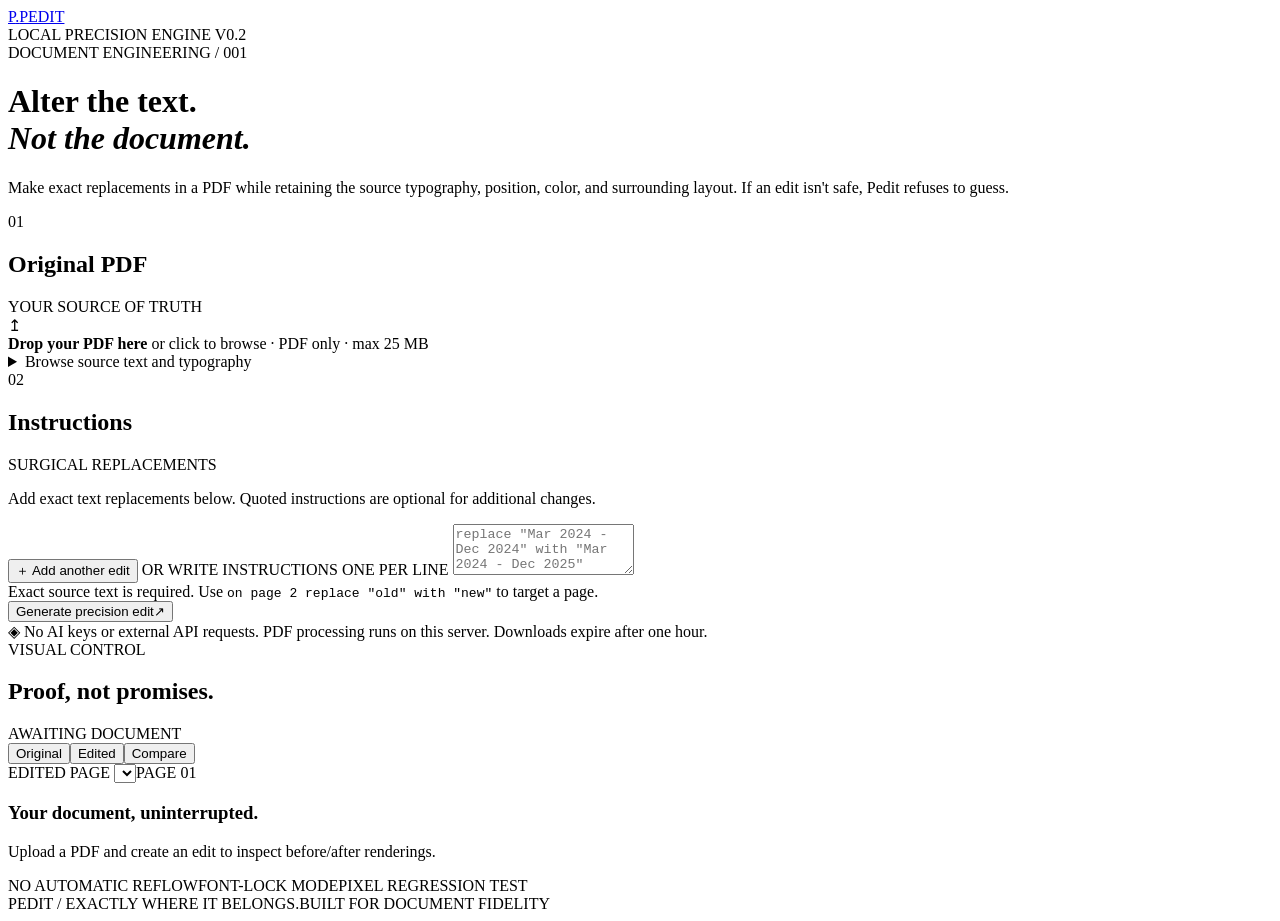
==== commit 9b34b9c3: "Add exact source-text selection and reuse PDF planning resources" ====
--- a/src/static/index.html
+++ b/src/static/index.html
@@ -26,6 +26,15 @@
           <div class="upload-symbol">↥</div><strong id="uploadTitle">Drop your PDF here</strong>
           <span id="uploadSubtitle">or click to browse · PDF only · max 25 MB</span>
         </div>
+        <details class="source-browser">
+          <summary>Browse source text and typography</summary>
+          <p>Inspect a page, then select its text to fill an exact replacement row. Candidates still require full verification.</p>
+          <div class="source-actions"><label for="sourcePage">PAGE</label><input id="sourcePage" type="number" min="1" max="60" value="1" /><button id="inspectSource" type="button">Inspect page</button></div>
+          <p id="sourceStatus" role="status" aria-live="polite">Choose a PDF first.</p>
+          <img id="sourceImage" alt="Source PDF page for text inspection" hidden />
+          <label for="sourceFilter">FILTER SOURCE TEXT</label><input id="sourceFilter" type="search" placeholder="Find text on this page" />
+          <div id="sourceSpans" class="source-spans" aria-label="Source text candidates"></div>
+        </details>
         <div class="step second-step"><span class="step-index">02</span><h2>Instructions</h2><span class="step-side">SURGICAL REPLACEMENTS</span></div>
         <p class="field-intro">Add exact text replacements below. Quoted instructions are optional for additional changes.</p>
         <div id="rules" class="rules"></div>
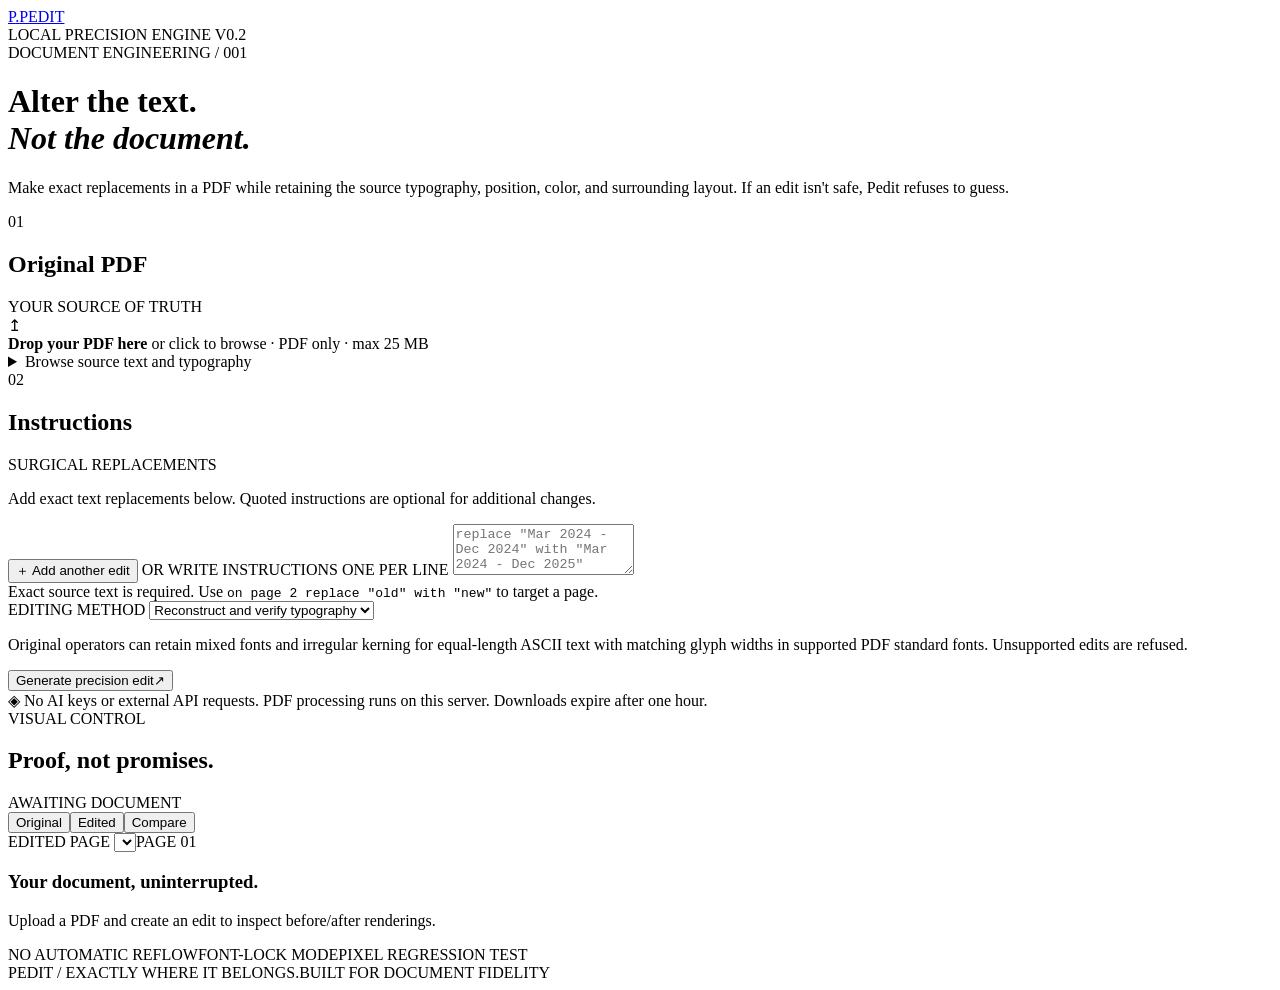
==== commit 6812acc7: "Preserve original PDF text operators for verified ASCII replacements" ====
--- a/src/static/index.html
+++ b/src/static/index.html
@@ -42,6 +42,9 @@
         <label class="field-label" for="instructions">OR WRITE INSTRUCTIONS <span>ONE PER LINE</span></label>
         <textarea id="instructions" rows="3" spellcheck="false" placeholder='replace "Mar 2024 - Dec 2024" with "Mar 2024 - Dec 2025"'></textarea>
         <div class="syntax-note">Exact source text is required. Use <code>on page 2 replace "old" with "new"</code> to target a page.</div>
+        <label class="field-label" for="editMode">EDITING METHOD</label>
+        <select id="editMode" aria-describedby="editModeHelp"><option value="precision">Reconstruct and verify typography</option><option value="stream">Preserve original text operators</option></select>
+        <p id="editModeHelp" class="syntax-note">Original operators can retain mixed fonts and irregular kerning for equal-length ASCII text with matching glyph widths in supported PDF standard fonts. Unsupported edits are refused.</p>
         <button type="button" id="run" class="run-btn"><span>Generate precision edit</span><span id="runArrow">↗</span></button>
         <div id="message" class="message" role="status" aria-live="polite"></div>
         <div class="privacy-note"><span>◈</span> No AI keys or external API requests. PDF processing runs on this server. Downloads expire after one hour.</div>
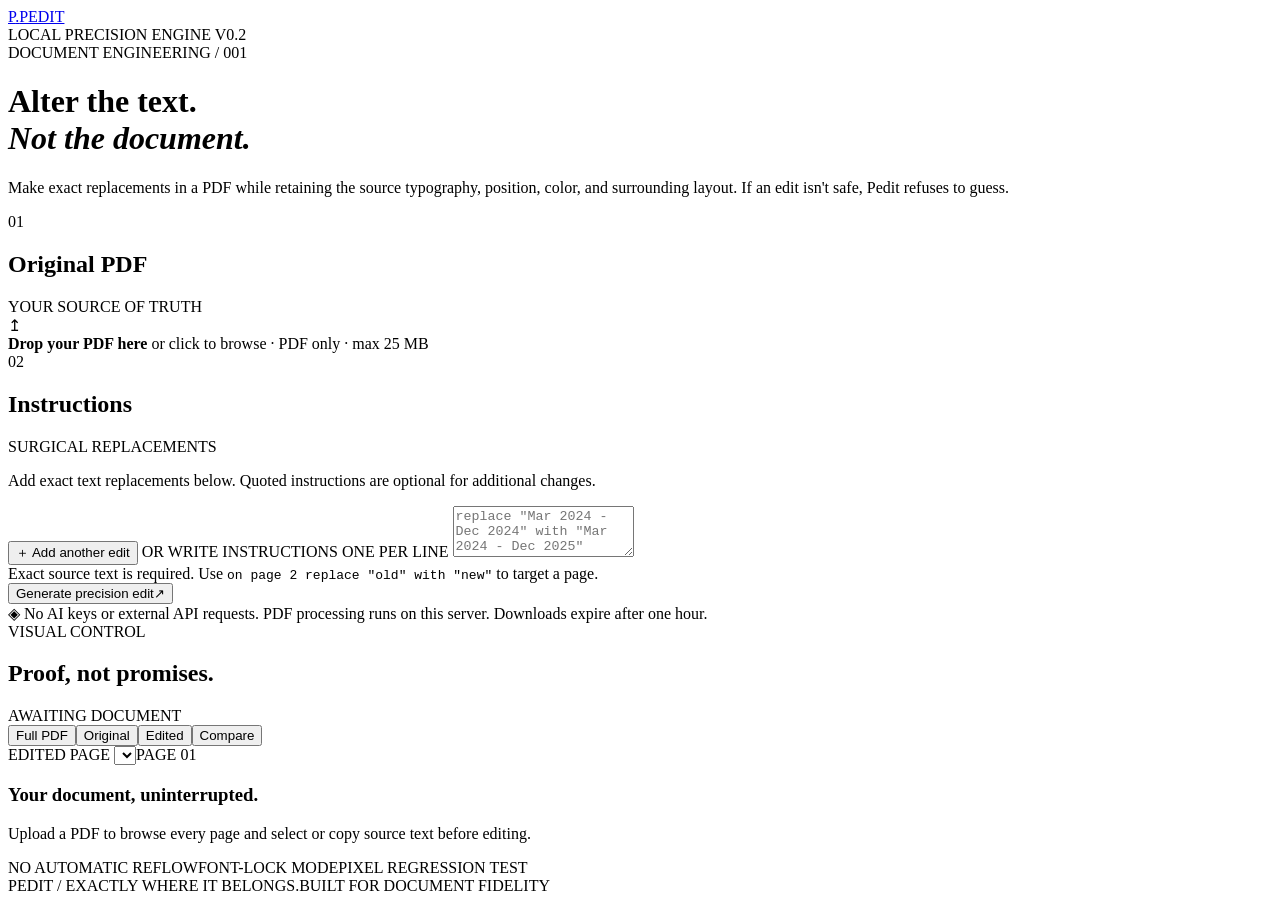
==== commit 5551668f: "Keep original PDF visible during editing and add regression coverage" ====
--- a/src/static/index.html
+++ b/src/static/index.html
@@ -26,15 +26,6 @@
           <div class="upload-symbol">↥</div><strong id="uploadTitle">Drop your PDF here</strong>
           <span id="uploadSubtitle">or click to browse · PDF only · max 25 MB</span>
         </div>
-        <details class="source-browser">
-          <summary>Browse source text and typography</summary>
-          <p>Inspect a page, then select its text to fill an exact replacement row. Candidates still require full verification.</p>
-          <div class="source-actions"><label for="sourcePage">PAGE</label><input id="sourcePage" type="number" min="1" max="60" value="1" /><button id="inspectSource" type="button">Inspect page</button></div>
-          <p id="sourceStatus" role="status" aria-live="polite">Choose a PDF first.</p>
-          <img id="sourceImage" alt="Source PDF page for text inspection" hidden />
-          <label for="sourceFilter">FILTER SOURCE TEXT</label><input id="sourceFilter" type="search" placeholder="Find text on this page" />
-          <div id="sourceSpans" class="source-spans" aria-label="Source text candidates"></div>
-        </details>
         <div class="step second-step"><span class="step-index">02</span><h2>Instructions</h2><span class="step-side">SURGICAL REPLACEMENTS</span></div>
         <p class="field-intro">Add exact text replacements below. Quoted instructions are optional for additional changes.</p>
         <div id="rules" class="rules"></div>
@@ -42,17 +33,15 @@
         <label class="field-label" for="instructions">OR WRITE INSTRUCTIONS <span>ONE PER LINE</span></label>
         <textarea id="instructions" rows="3" spellcheck="false" placeholder='replace "Mar 2024 - Dec 2024" with "Mar 2024 - Dec 2025"'></textarea>
         <div class="syntax-note">Exact source text is required. Use <code>on page 2 replace "old" with "new"</code> to target a page.</div>
-        <label class="field-label" for="editMode">EDITING METHOD</label>
-        <select id="editMode" aria-describedby="editModeHelp"><option value="precision">Reconstruct and verify typography</option><option value="stream">Preserve original text operators</option></select>
-        <p id="editModeHelp" class="syntax-note">Original operators can retain mixed fonts and irregular kerning for equal-length ASCII text with matching glyph widths in supported PDF standard fonts. Unsupported edits are refused.</p>
         <button type="button" id="run" class="run-btn"><span>Generate precision edit</span><span id="runArrow">↗</span></button>
         <div id="message" class="message" role="status" aria-live="polite"></div>
         <div class="privacy-note"><span>◈</span> No AI keys or external API requests. PDF processing runs on this server. Downloads expire after one hour.</div>
       </section>
       <section class="preview-panel" aria-label="Output preview">
         <div class="preview-heading"><div><div class="eyebrow">VISUAL CONTROL</div><h2>Proof, not promises.</h2></div><span id="previewState" class="state-pill">AWAITING DOCUMENT</span></div>
-        <div class="preview-toolbar"><div class="toggle" role="group" aria-label="Preview mode"><button id="beforeButton" class="active" type="button">Original</button><button id="afterButton" type="button">Edited</button><button id="compareButton" type="button">Compare</button></div><label>EDITED PAGE <select id="previewPage" aria-label="Edited page"></select></label><span id="pageLabel">PAGE 01</span></div>
-        <div class="document-stage" id="documentStage"><div id="emptyPreview" class="empty-preview"><div class="empty-paper"><span></span><span></span><span></span><span></span><span></span></div><h3>Your document, uninterrupted.</h3><p>Upload a PDF and create an edit to inspect before/after renderings.</p></div>
+        <div class="preview-toolbar"><div class="toggle" role="group" aria-label="Preview mode"><button id="fullPdfButton" class="active" type="button">Full PDF</button><button id="beforeButton" type="button">Original</button><button id="afterButton" type="button">Edited</button><button id="compareButton" type="button">Compare</button></div><label>EDITED PAGE <select id="previewPage" aria-label="Edited page"></select></label><span id="pageLabel">PAGE 01</span></div>
+        <div class="document-stage" id="documentStage"><div id="emptyPreview" class="empty-preview"><div class="empty-paper"><span></span><span></span><span></span><span></span><span></span></div><h3>Your document, uninterrupted.</h3><p>Upload a PDF to browse every page and select or copy source text before editing.</p></div>
+          <iframe id="sourcePdf" class="source-pdf" title="Original PDF viewer with page navigation, zoom and text selection" hidden></iframe>
           <div id="imageViewer" class="image-viewer" hidden><img id="beforeImg" alt="Original PDF page" /><img id="afterImg" alt="Edited PDF page" /></div>
         </div>
         <div id="compareControls" class="compare-controls" hidden><span>ORIGINAL</span><input id="comparison" type="range" min="0" max="100" value="50" aria-label="Comparison overlay opacity" /><span>EDITED</span></div>
